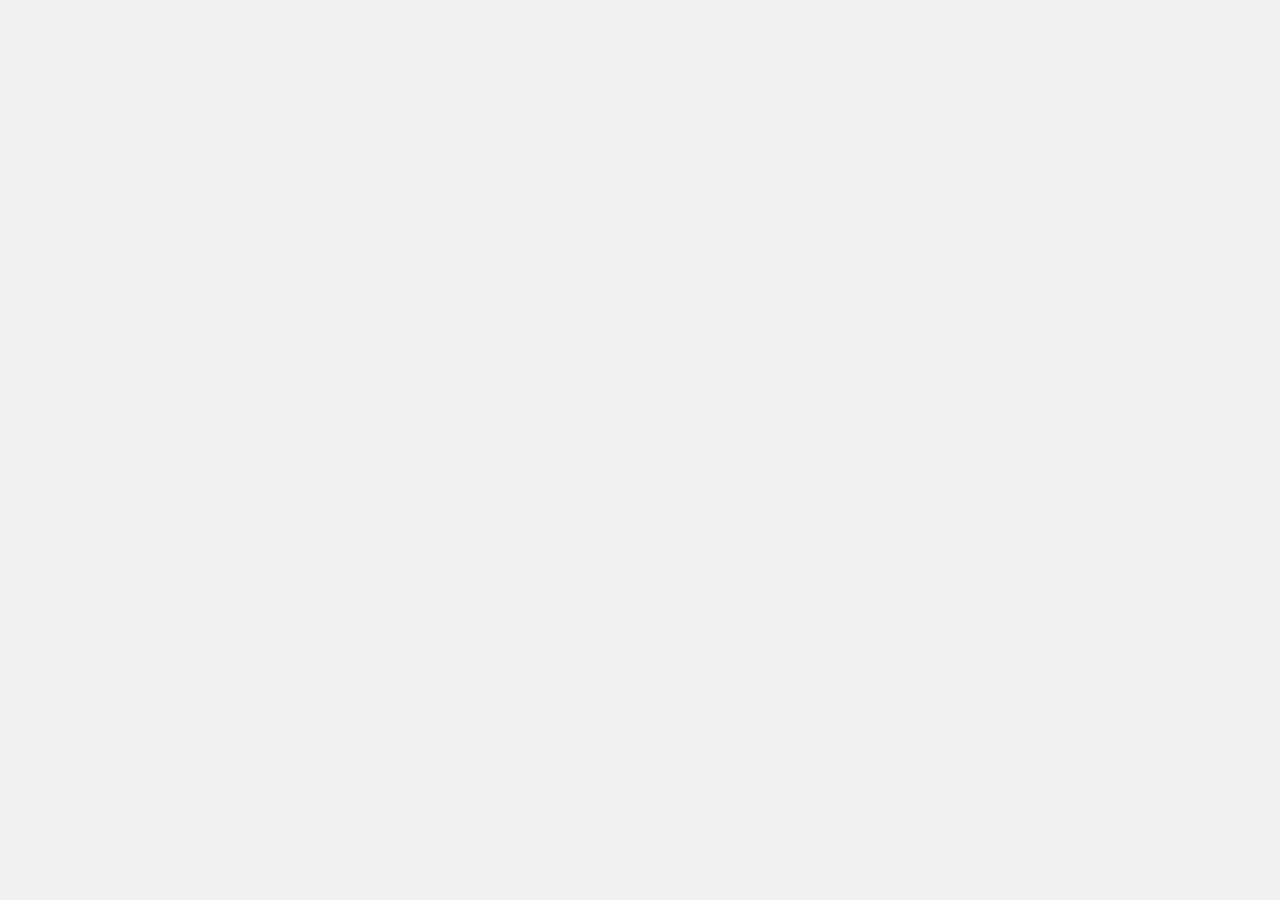
==== index.html @ 3cc2e083 "branch icon" ====
<!DOCTYPE html>
<html lang="en">
<head>
    <meta charset="UTF-8">
    <meta name="viewport" content="width=device-width, initial-scale=1.0">
    <title>Document</title>
    <style>
        body {
            background-color: #f0f0f0;
        }
    </style>
</head>
<body>
    
</body>
</html>
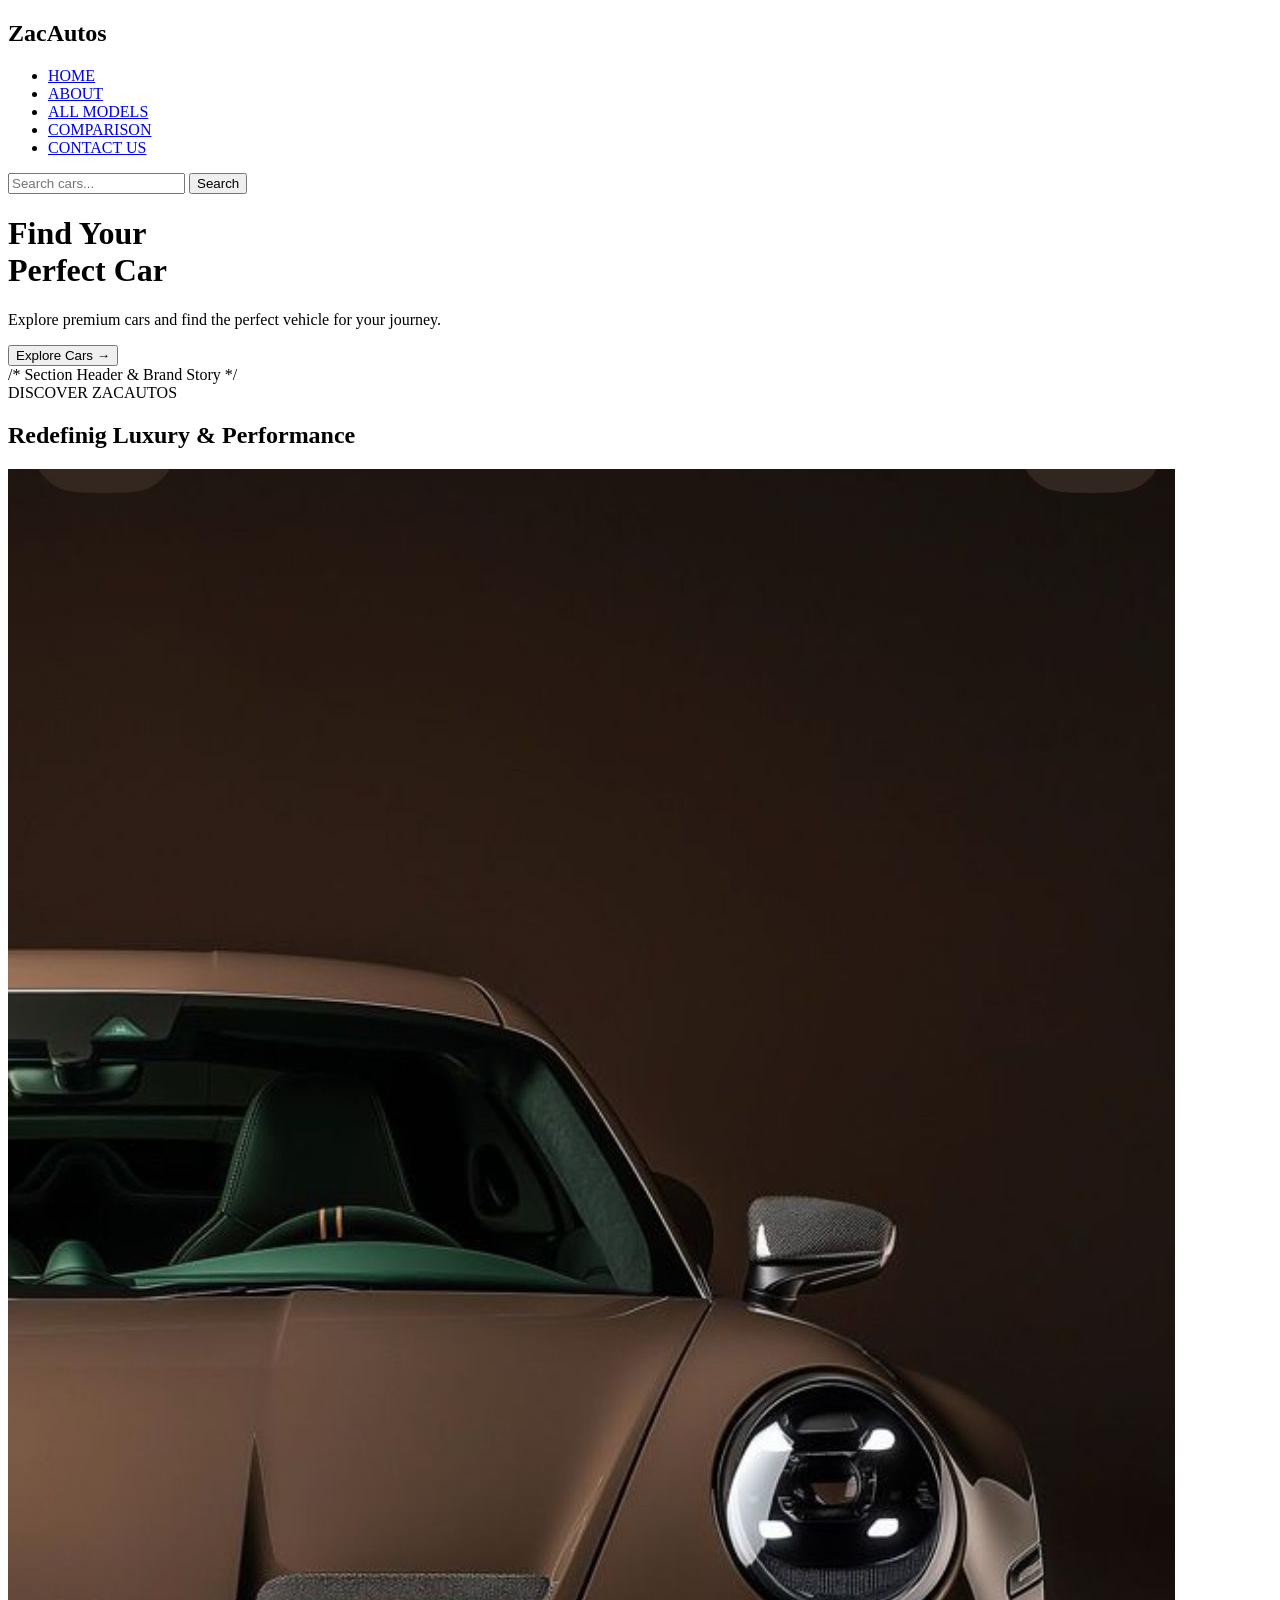
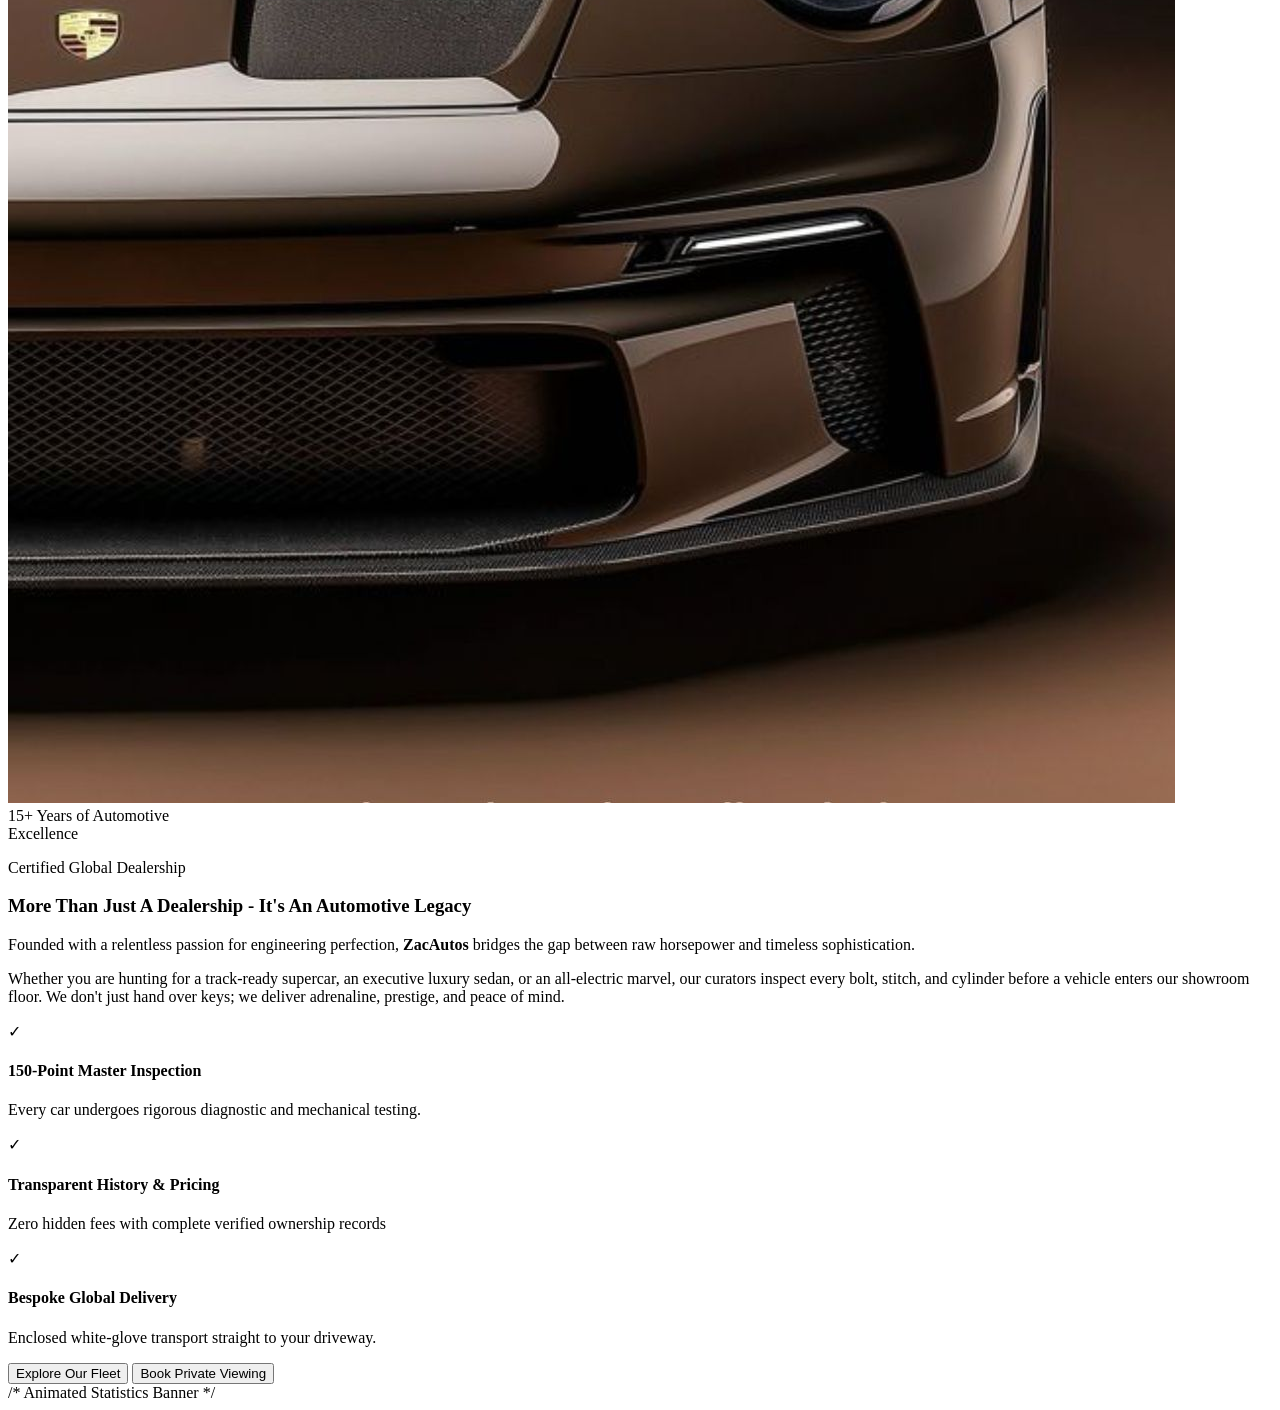
==== commit 7fc42965: "feat : Add About section and update home page" ====
--- a/index.html
+++ b/index.html
@@ -3,14 +3,125 @@
 <head>
     <meta charset="UTF-8">
     <meta name="viewport" content="width=device-width, initial-scale=1.0">
-    <title>Document</title>
-    <style>
-        body {
-            background-color: #f0f0f0;
-        }
-    </style>
+    <title>ZacAutos</title>
+    <link rel="stylesheet" href="style.css">
+
 </head>
 <body>
-    
+    <div class="main">
+        <div class="navbar">
+            <div class="icon">
+                <h2 class="logo">ZacAutos</h2>
+            </div>
+            <div class="menu">
+                <ul>
+                    <li><a href="#">HOME</a></li>
+                    <li><a href="#">ABOUT</a></li>
+                    <li><a href="#">ALL MODELS</a></li>
+                    <li><a href="#">COMPARISON</a></li>
+                    <li><a href="#">CONTACT US</a></li>
+                </ul>
+            </div>
+            <div class="search">
+                <input type="text" placeholder="Search cars...">
+                <button>Search</button>
+            </div>
+        </div>
+
+        <div class="hero-text">
+            <h1>Find Your<br>Perfect Car</h1>
+            <p>Explore premium cars and find the perfect vehicle for your journey.  
+            </p>
+            <button class="explore-btn">
+                <span>Explore Cars</span>
+                <span class="arrow">→</span>
+            </button>
+        </div>
+    </div>
+
+
+
+
+
+
+
+
+    <section class="about-section" id="about">
+       
+        <div class="bg-orb orb-1"></div>
+        <div class="bg-orb orb-2"></div>
+        
+        
+        /* Section Header & Brand Story */
+        
+        <div class="about-container">
+            <div class="about-header">
+                <span class="sub-tag">DISCOVER ZACAUTOS</span>
+                <h2 class="section-title">Redefinig Luxury & <span class="highlight">Performance</span></h2>
+                <div class="title-line"></div>
+            </div>
+            <div class="story-grid">
+                <div class="story-image-wrapper">
+                    <div class="image-frame">
+                        <img src="about-story-waper.jpg" alt="ZacAutos Ahowroom" class="main-about-image">
+                        <div class="image-overlay-gradient"></div>
+                    </div>
+                    <div class="experience-badge">
+                        <span class="years">15+</span>
+                        <span class="exp-text">Years of Automotive<br>Excellence</span>
+                    </div>
+                    <div class="floating-card">
+                        <span class="pulse-dot"></span>
+                        <p>Certified Global Dealership</p>
+                    </div>
+                </div>
+
+
+                <div class="story-content">
+                    <h3>More Than Just A Dealership - It's An Automotive Legacy</h3>
+                    <p class="lead-text">
+                        Founded with a relentless passion for engineering perfection, <strong>ZacAutos</strong> bridges the gap between raw horsepower and timeless sophistication.
+                    </p>
+                    <p class="body-text">
+                        Whether you are hunting for a track-ready supercar, an executive luxury sedan, or an all-electric marvel, our curators inspect every bolt, stitch, and cylinder before a vehicle enters our showroom floor. We don't just hand over keys; we deliver adrenaline, prestige, and peace of mind. 
+                    </p>
+                    <div class="feature-list">
+                        <div class="feature-item">
+                            <span class="chek-icon">✓</span>
+                            <div>
+                                <h4>150-Point Master Inspection</h4>
+                                <p>Every car undergoes rigorous diagnostic and mechanical testing.</p>
+                            </div>
+                        </div>
+                        <div class="feature-item">
+                            <span class="check-icon">✓</span>
+                            <div>
+                                <h4>Transparent History &  Pricing</h4>
+                                <p>Zero hidden fees with complete verified ownership records</p>
+                            </div>
+                        </div>
+                        <div class="feature-item">
+                            <span class="check-icon">✓</span>
+                            <div>
+                                <h4>Bespoke Global Delivery</h4>
+                                <p>Enclosed white-glove transport straight to your driveway.</p>
+                            </div>
+                        </div>
+                    </div>
+                    <div class="story-actions">
+                        <button class="btn-primary-red">Explore Our Fleet</button>
+                        <button class="btn-outline-light">Book Private Viewing</button>
+                    </div>
+                </div>
+            </div>
+        </div>
+
+        /* Animated Statistics Banner */
+
+
+
+
+        
+    </section>
 </body>
 </html>
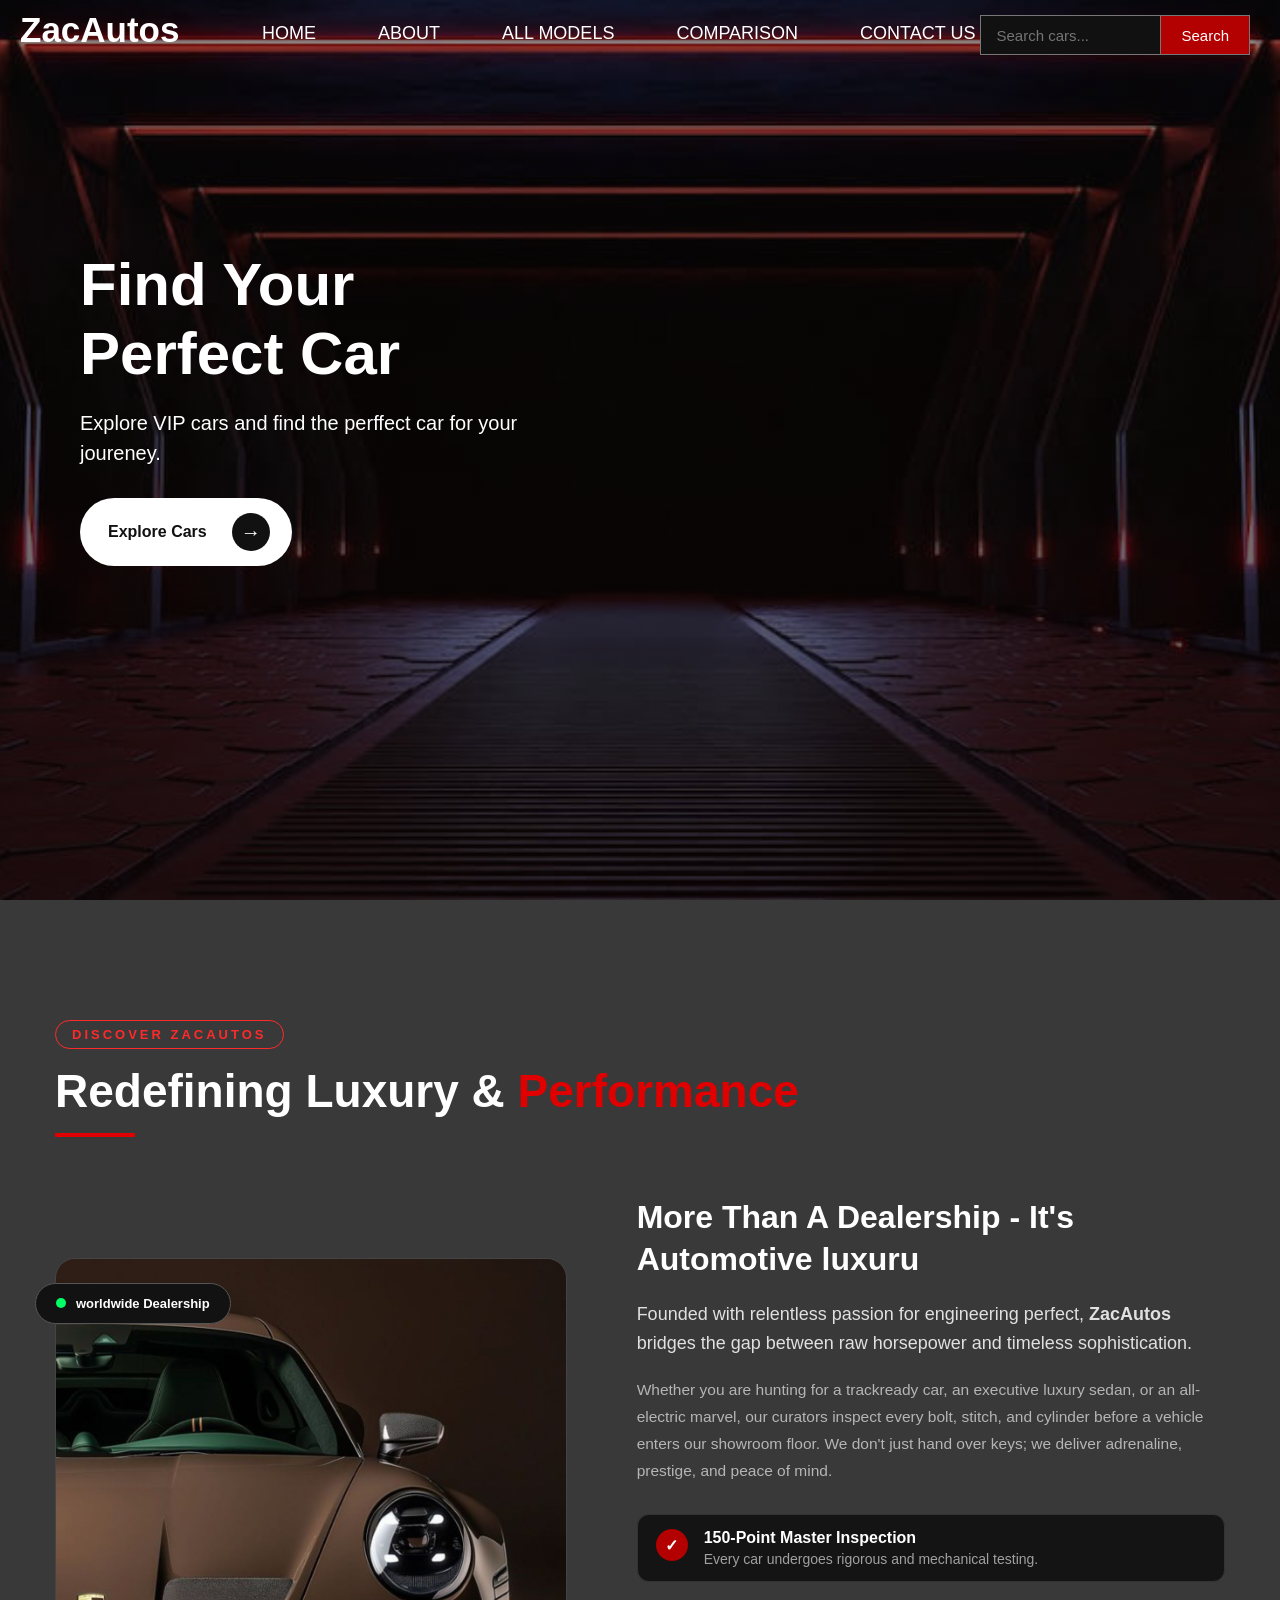
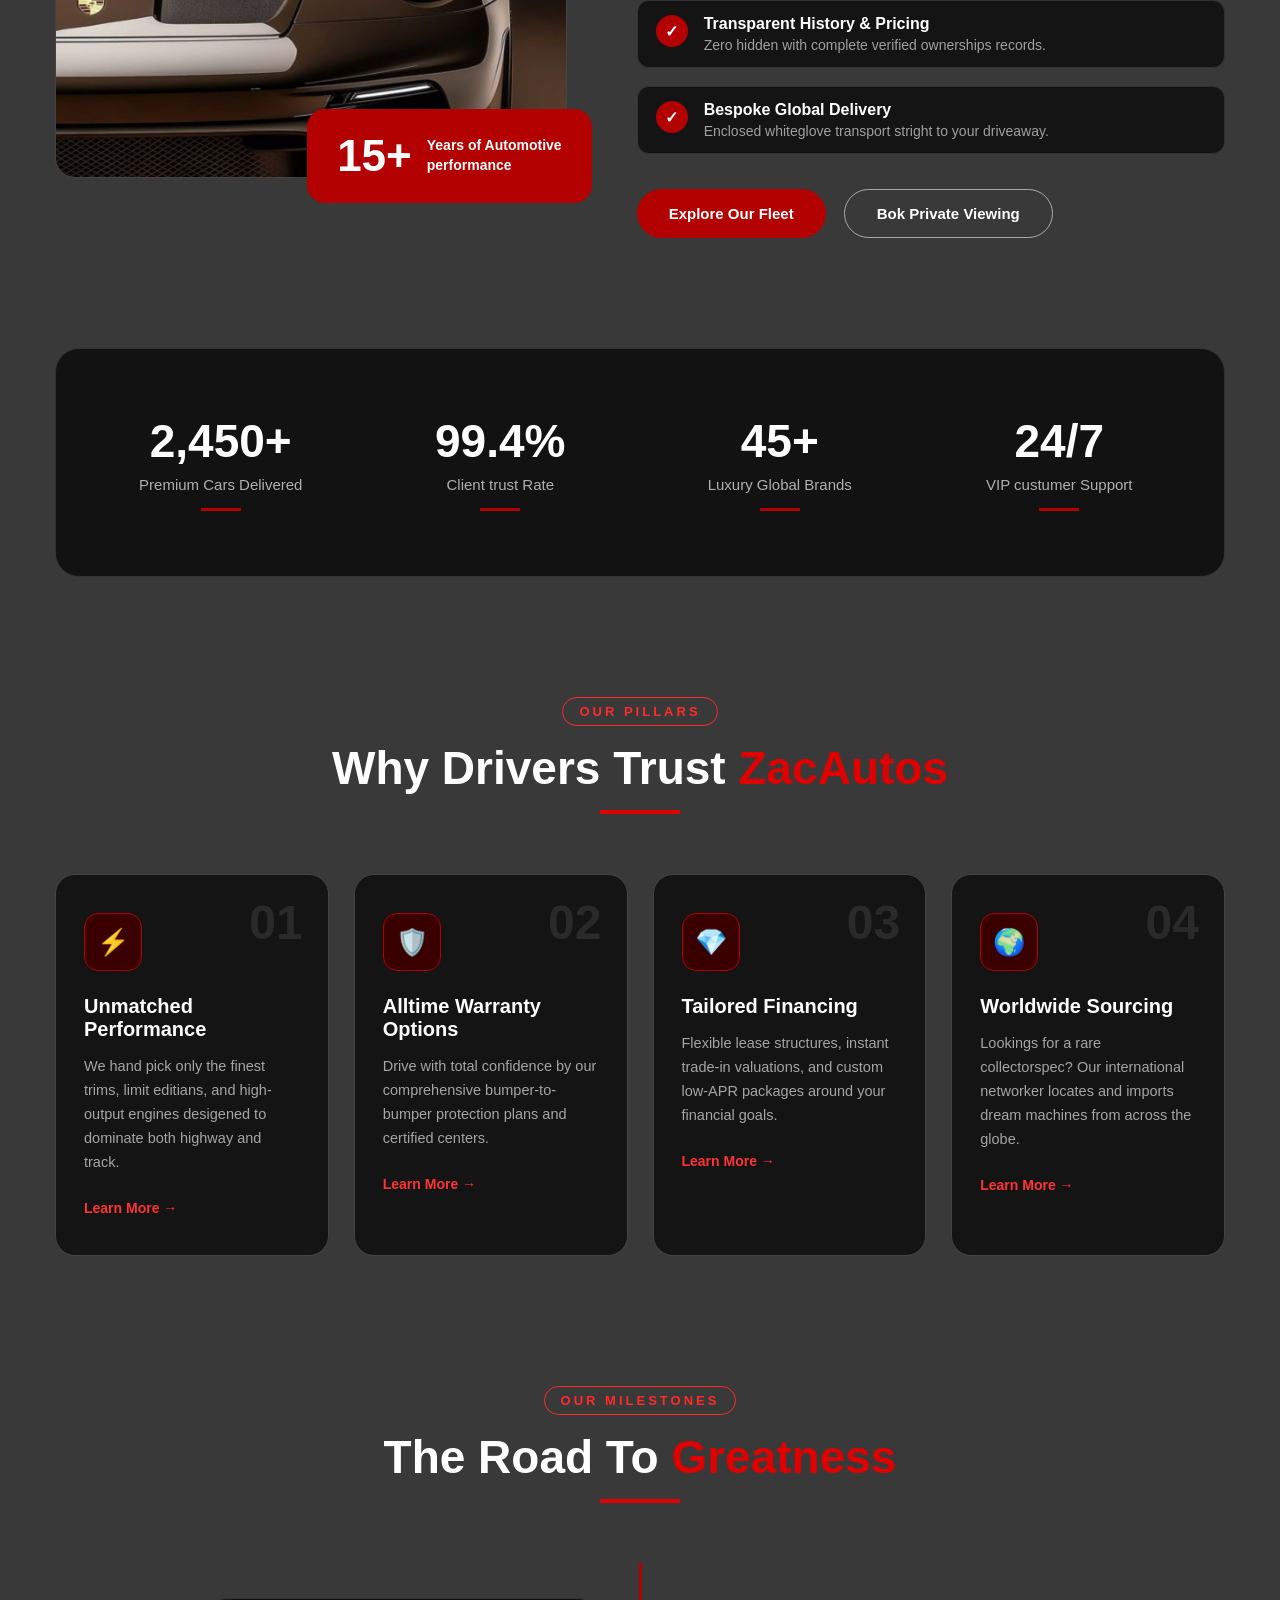
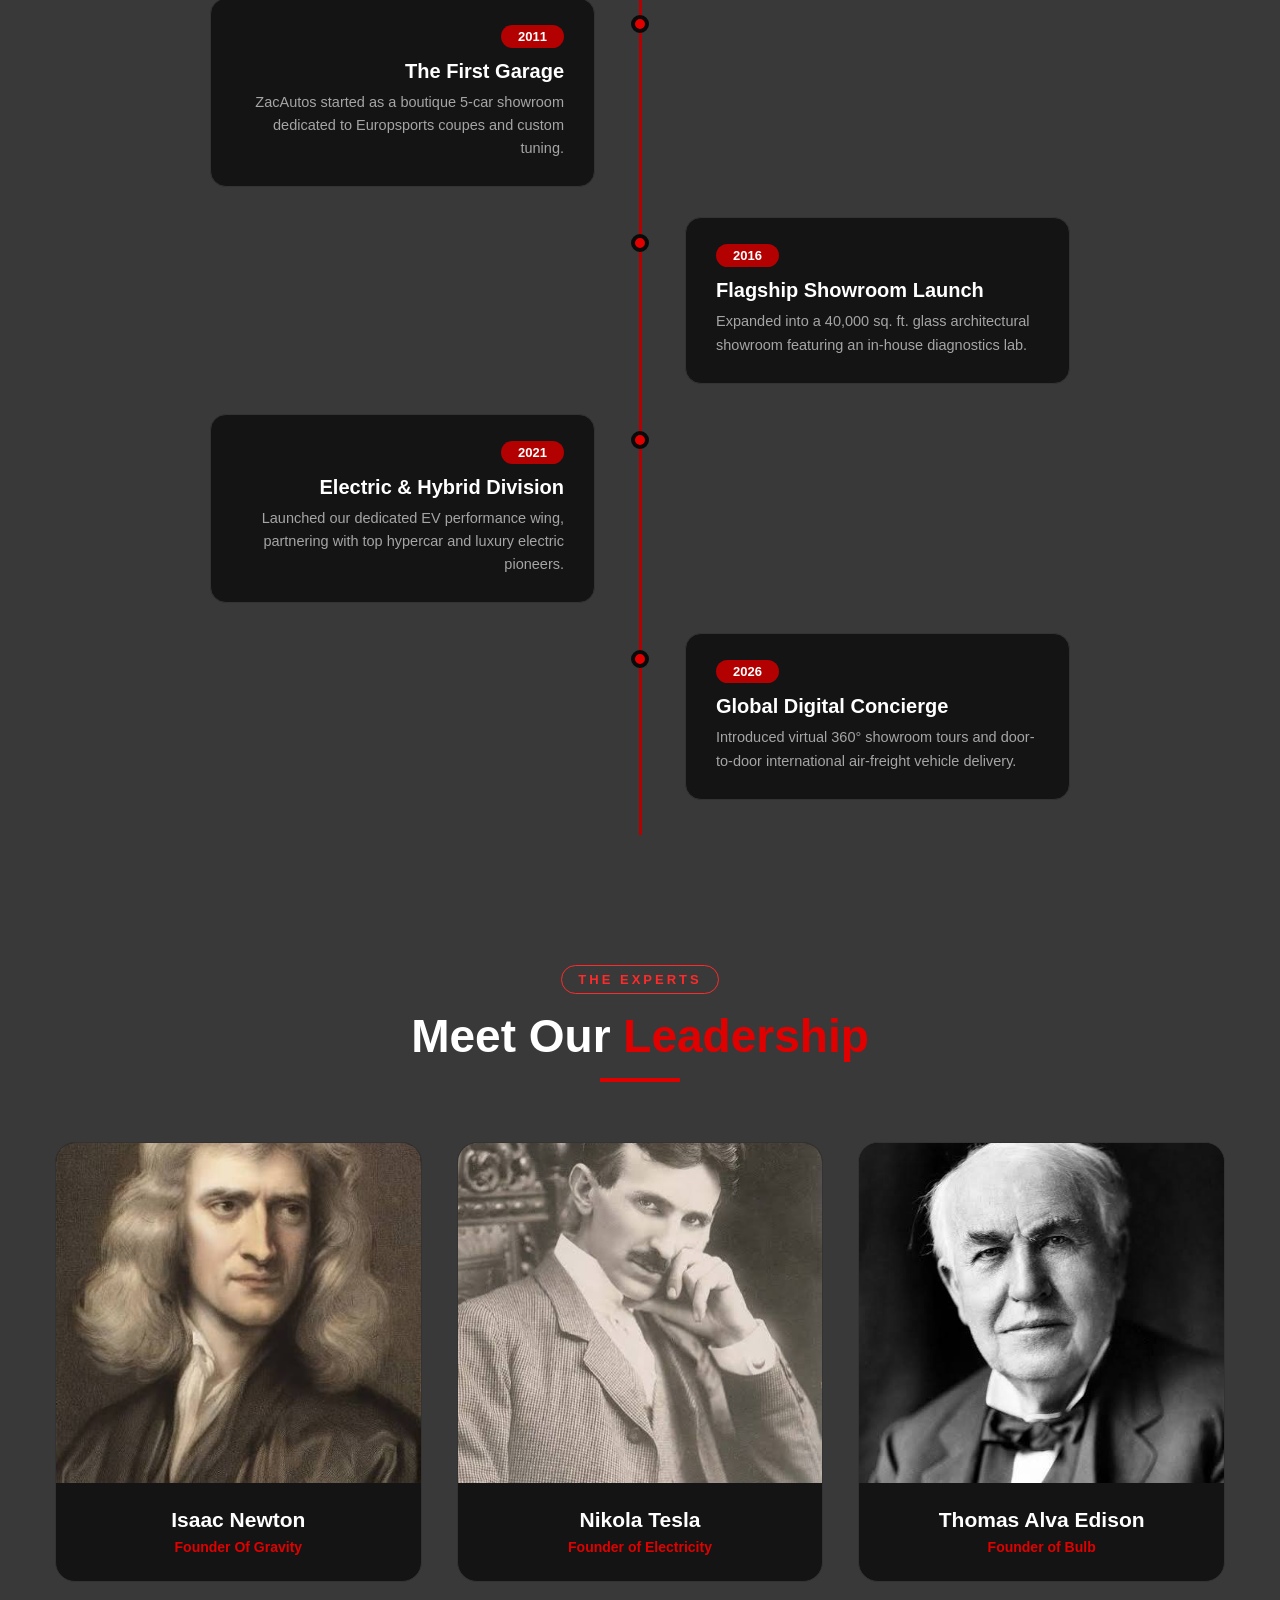
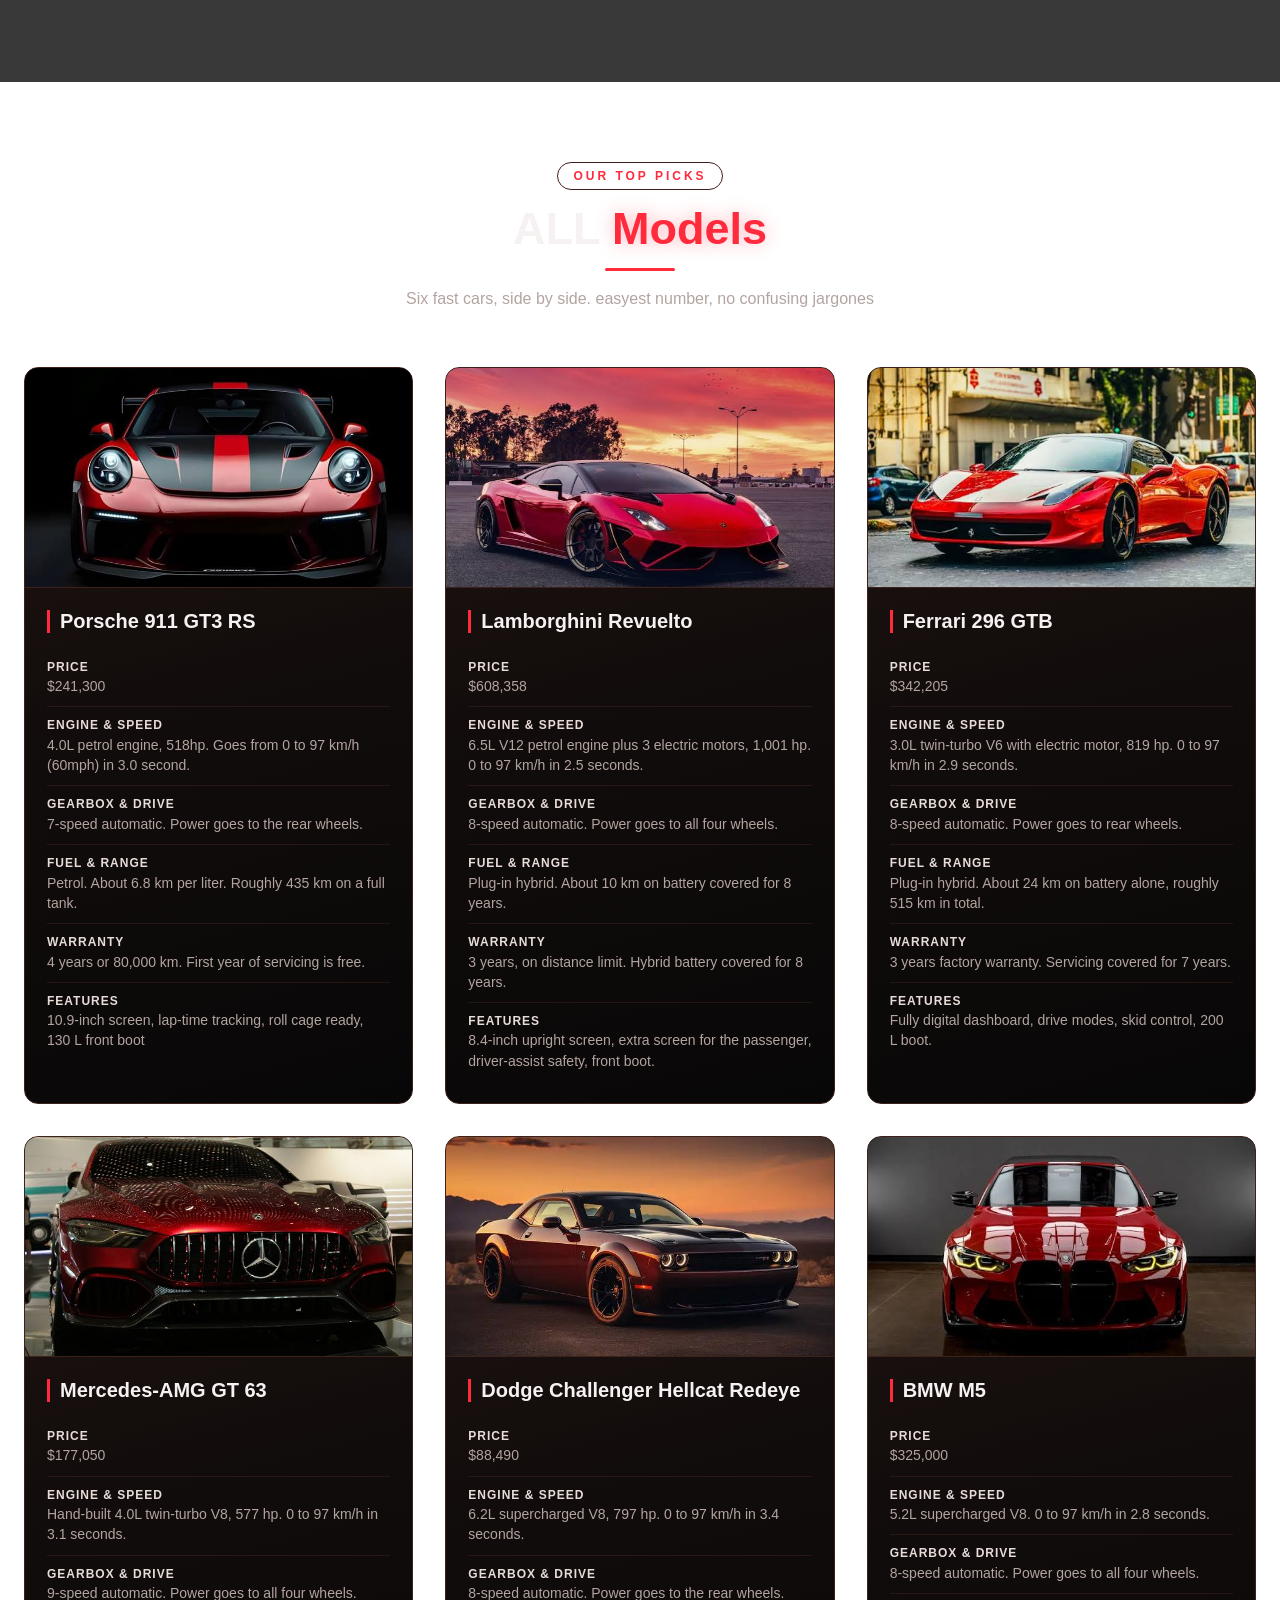
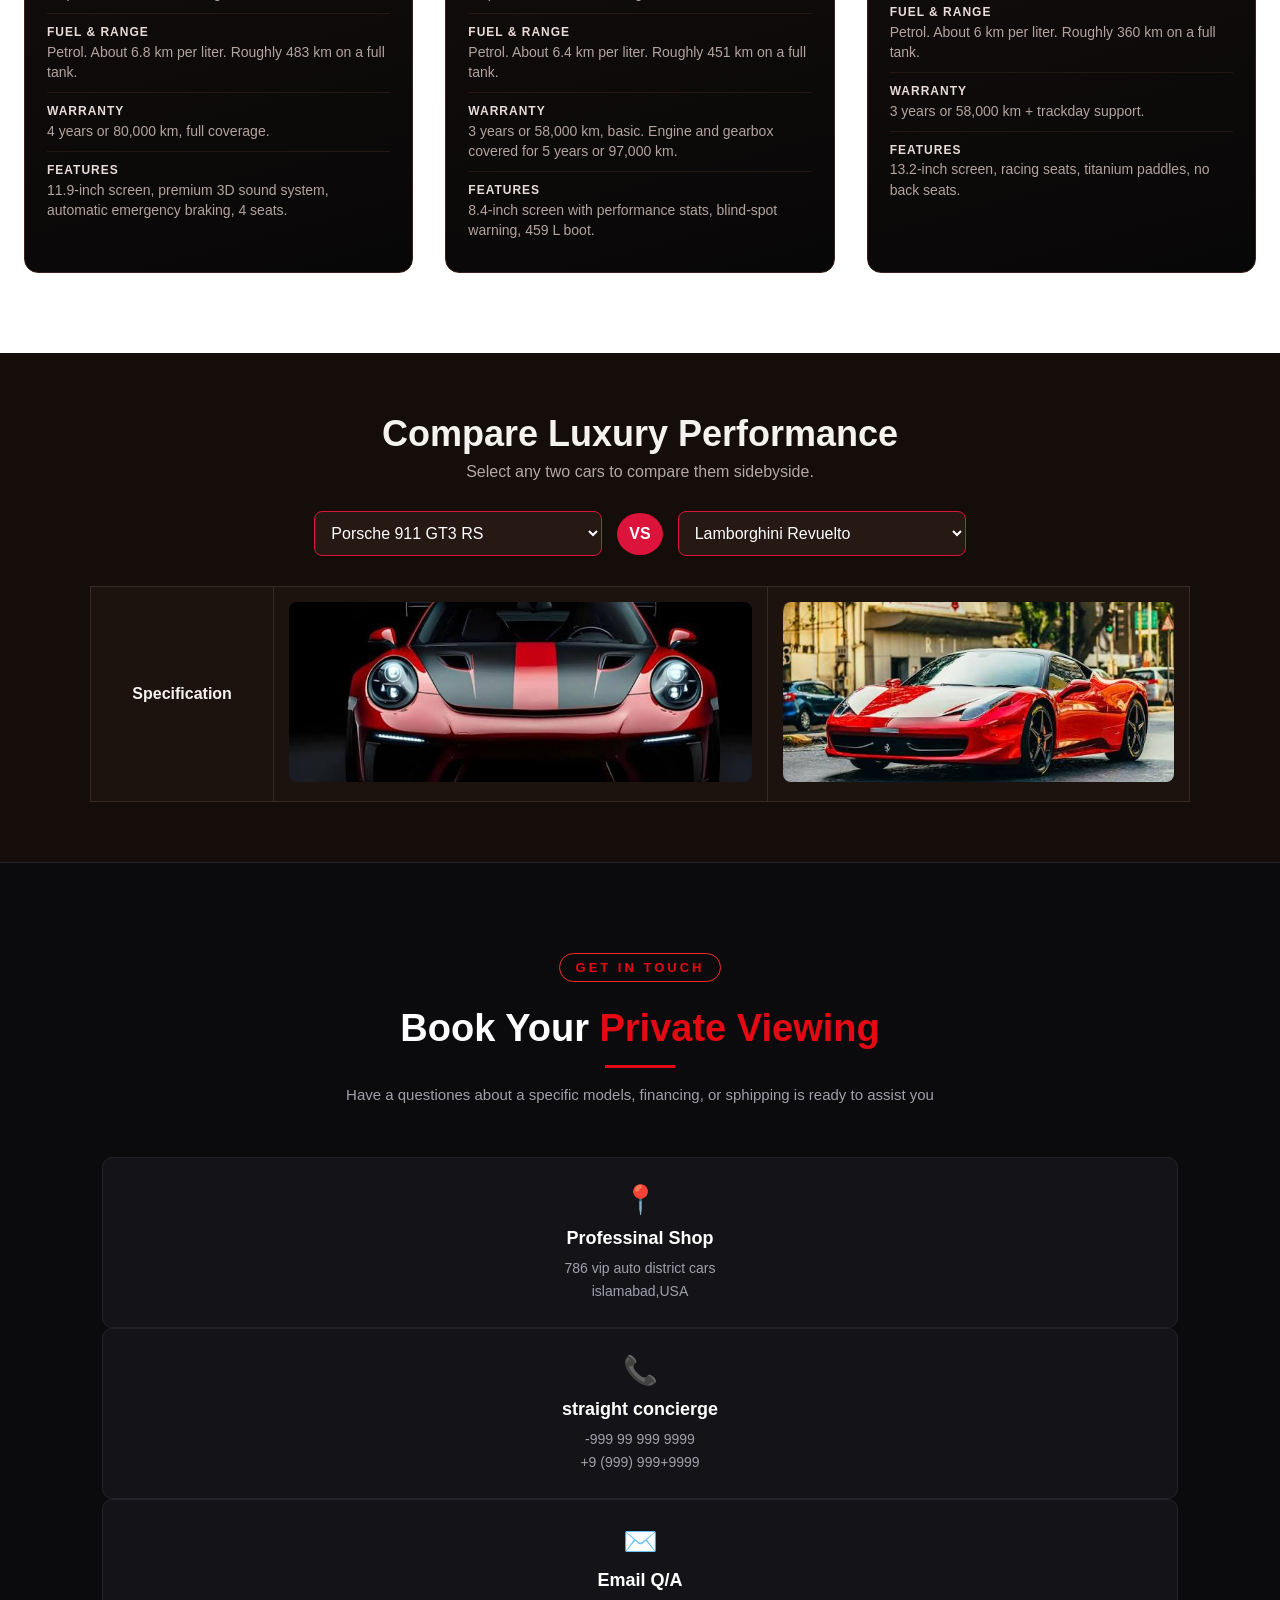
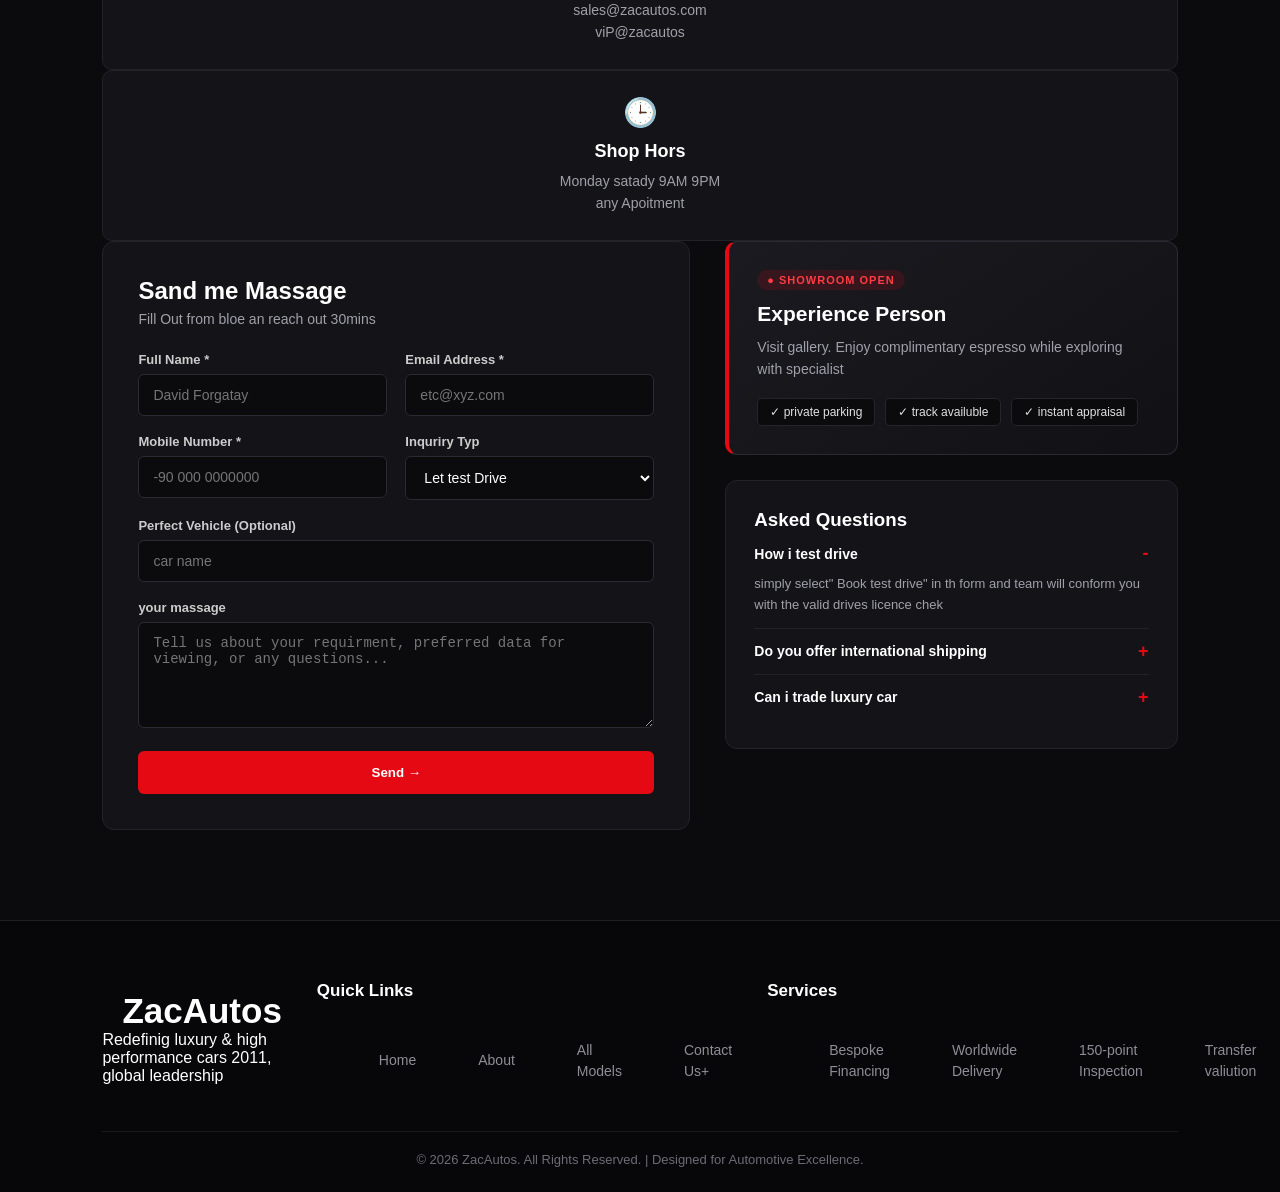
==== commit 808b3e89: "adjust all files" ====
--- a/index.html
+++ b/index.html
@@ -1,27 +1,24 @@
 <!DOCTYPE html>
 <html lang="en">
 <head>
-    <meta charset="UTF-8">
-    <meta name="viewport" content="width=device-width, initial-scale=1.0">
     <title>ZacAutos</title>
-    <link rel="stylesheet" href="style.css">
-
+    <link rel="stylesheet" href="Style.css">
 </head>
 <body>
-    <div class="main">
+    <div class="main" id="home">
         <div class="navbar">
             <div class="icon">
                 <h2 class="logo">ZacAutos</h2>
             </div>
             <div class="menu">
                 <ul>
-                    <li><a href="#">HOME</a></li>
-                    <li><a href="#">ABOUT</a></li>
-                    <li><a href="#">ALL MODELS</a></li>
-                    <li><a href="#">COMPARISON</a></li>
-                    <li><a href="#">CONTACT US</a></li>
+                    <li><a href="#home">HOME</a></li>
+                    <li><a href="#about">ABOUT</a></li>
+                    <li><a href="#models">ALL MODELS</a></li>
+                    <li><a href="#comparison">COMPARISON</a></li>
+                    <li><a href="#contact">CONTACT US</a></li>
                 </ul>
-            </div>
+            </div> 
             <div class="search">
                 <input type="text" placeholder="Search cars...">
                 <button>Search</button>
@@ -30,98 +27,533 @@
 
         <div class="hero-text">
             <h1>Find Your<br>Perfect Car</h1>
-            <p>Explore premium cars and find the perfect vehicle for your journey.  
-            </p>
-            <button class="explore-btn">
+            <p>Explore VIP cars and find the perffect car for your joureney.</p>
+            <button>
                 <span>Explore Cars</span>
                 <span class="arrow">→</span>
             </button>
         </div>
     </div>
 
-
-
-
-
-
-
-
     <section class="about-section" id="about">
-       
-        <div class="bg-orb orb-1"></div>
-        <div class="bg-orb orb-2"></div>
-        
-        
-        /* Section Header & Brand Story */
-        
         <div class="about-container">
             <div class="about-header">
                 <span class="sub-tag">DISCOVER ZACAUTOS</span>
-                <h2 class="section-title">Redefinig Luxury & <span class="highlight">Performance</span></h2>
+                <h2 class="section-title">Redefining Luxury &amp; <span class="highlight">Performance</span></h2>
                 <div class="title-line"></div>
             </div>
+
             <div class="story-grid">
                 <div class="story-image-wrapper">
                     <div class="image-frame">
-                        <img src="about-story-waper.jpg" alt="ZacAutos Ahowroom" class="main-about-image">
-                        <div class="image-overlay-gradient"></div>
+                        <img src="about-story-waper.jpg" alt="ZacAutos Showroom" class="main-about-image">
                     </div>
                     <div class="experience-badge">
                         <span class="years">15+</span>
-                        <span class="exp-text">Years of Automotive<br>Excellence</span>
+                        <span class="exp-text">Years of Automotive<br>performance</span>
                     </div>
                     <div class="floating-card">
                         <span class="pulse-dot"></span>
-                        <p>Certified Global Dealership</p>
-                    </div>
-                </div>
-
+                        <p>worldwide Dealership</p>
+                    </div>
+                </div>
 
                 <div class="story-content">
-                    <h3>More Than Just A Dealership - It's An Automotive Legacy</h3>
+                    <h3>More Than A Dealership - It's Automotive luxuru</h3>
                     <p class="lead-text">
-                        Founded with a relentless passion for engineering perfection, <strong>ZacAutos</strong> bridges the gap between raw horsepower and timeless sophistication.
+                        Founded with relentless passion for engineering perfect, <strong>ZacAutos</strong> bridges the gap between raw horsepower and timeless sophistication.
                     </p>
                     <p class="body-text">
-                        Whether you are hunting for a track-ready supercar, an executive luxury sedan, or an all-electric marvel, our curators inspect every bolt, stitch, and cylinder before a vehicle enters our showroom floor. We don't just hand over keys; we deliver adrenaline, prestige, and peace of mind. 
+                        Whether you are hunting for a trackready car, an executive luxury sedan, or an all-electric marvel, our curators inspect every bolt, stitch, and cylinder before a vehicle enters our showroom floor. We don't just hand over keys; we deliver adrenaline, prestige, and peace of mind.
                     </p>
                     <div class="feature-list">
                         <div class="feature-item">
-                            <span class="chek-icon">✓</span>
+                            <span class="check-icon">✓</span>
                             <div>
                                 <h4>150-Point Master Inspection</h4>
-                                <p>Every car undergoes rigorous diagnostic and mechanical testing.</p>
+                                <p>Every car undergoes rigorous and mechanical testing.</p>
                             </div>
                         </div>
                         <div class="feature-item">
                             <span class="check-icon">✓</span>
                             <div>
-                                <h4>Transparent History &  Pricing</h4>
-                                <p>Zero hidden fees with complete verified ownership records</p>
+                                <h4>Transparent History &amp; Pricing</h4>
+                                <p>Zero hidden with complete verified ownerships records.</p>
                             </div>
                         </div>
                         <div class="feature-item">
                             <span class="check-icon">✓</span>
                             <div>
                                 <h4>Bespoke Global Delivery</h4>
-                                <p>Enclosed white-glove transport straight to your driveway.</p>
+                                <p>Enclosed whiteglove transport stright to your driveaway.</p>
                             </div>
                         </div>
                     </div>
                     <div class="story-actions">
-                        <button class="btn-primary-red">Explore Our Fleet</button>
-                        <button class="btn-outline-light">Book Private Viewing</button>
-                    </div>
-                </div>
-            </div>
-        </div>
-
-        /* Animated Statistics Banner */
-
-
-
-
-        
+                        <button class="btn-red">Explore Our Fleet</button>
+                        <button class="btn-outline">Bok Private Viewing</button>
+                    </div>
+                </div>
+            </div>
+        </div>
+
+        <div class="stats-banner">
+            <div class="stat-box">
+                <h3 class="stat-number">2,450+</h3>
+                <p class="stat-label">Premium Cars Delivered</p>
+                <div class="stat-bar"></div>
+            </div>
+            <div class="stat-box">
+                <h3 class="stat-number">99.4%</h3>
+                <p class="stat-label">Client trust Rate</p>
+                <div class="stat-bar"></div>
+            </div>
+            <div class="stat-box">
+                <h3 class="stat-number">45+</h3>
+                <p class="stat-label">Luxury Global Brands</p>
+                <div class="stat-bar"></div>
+            </div>
+            <div class="stat-box">
+                <h3 class="stat-number">24/7</h3>
+                <p class="stat-label">VIP custumer Support</p>
+                <div class="stat-bar"></div>
+            </div>
+        </div>
+
+        <div class="values-container">
+            <div class="about-header center-header">
+                <span class="sub-tag">OUR PILLARS</span>
+                <h2 class="section-title">Why Drivers Trust <span class="highlight">ZacAutos</span></h2>
+                <div class="title-line"></div>
+            </div>
+            <div class="values-grid">
+                <div class="value-card">
+                    <div class="card-number">01</div>
+                    <div class="card-icon">⚡</div>
+                    <h3>Unmatched Performance</h3>
+                    <p>We hand pick only the finest trims, limit editians, and high-output engines desigened to dominate both highway and track.</p>
+                    <a href="#" class="card-link">Learn More →</a>
+                </div>
+                <div class="value-card">
+                    <div class="card-number">02</div>
+                    <div class="card-icon">🛡️</div>
+                    <h3>Alltime Warranty Options</h3>
+                    <p>Drive with total confidence by our comprehensive bumper-to-bumper protection plans and certified centers.</p>
+                    <a href="#" class="card-link">Learn More →</a>
+                </div>
+                <div class="value-card">
+                    <div class="card-number">03</div>
+                    <div class="card-icon">💎</div>
+                    <h3>Tailored Financing</h3>
+                    <p>Flexible lease structures, instant trade-in valuations, and custom low-APR packages around your financial goals.</p>
+                    <a href="#" class="card-link">Learn More →</a>
+                </div>
+                <div class="value-card">
+                    <div class="card-number">04</div>
+                    <div class="card-icon">🌍</div>
+                    <h3>Worldwide Sourcing</h3>
+                    <p>Lookings for a rare collectorspec? Our international networker locates and imports dream machines from across the globe.</p>
+                    <a href="#" class="card-link">Learn More →</a>
+                </div>
+            </div>
+        </div>
+
+        <div class="timeline-container">
+            <div class="about-header center-header">
+                <span class="sub-tag">OUR MILESTONES</span>
+                <h2 class="section-title">The Road To <span class="highlight">Greatness</span></h2>
+                <div class="title-line"></div>
+            </div>
+            <div class="timeline">
+                <div class="timeline-item left">
+                    <div class="timeline-dot"></div>
+                    <div class="timeline-content">
+                        <span class="year-pill">2011</span>
+                        <h4>The First Garage</h4>
+                        <p>ZacAutos started as a boutique 5-car showroom dedicated to Europsports coupes and custom tuning.</p>
+                    </div>
+                </div>
+                <div class="timeline-item right">
+                    <div class="timeline-dot"></div>
+                    <div class="timeline-content">
+                        <span class="year-pill">2016</span>
+                        <h4>Flagship Showroom Launch</h4>
+                        <p>Expanded into a 40,000 sq. ft. glass architectural showroom featuring an in-house diagnostics lab.</p>
+                    </div>
+                </div>
+                <div class="timeline-item left">
+                    <div class="timeline-dot"></div>
+                    <div class="timeline-content">
+                        <span class="year-pill">2021</span>
+                        <h4>Electric &amp; Hybrid Division</h4>
+                        <p>Launched our dedicated EV performance wing, partnering with top hypercar and luxury electric pioneers.</p>
+                    </div>
+                </div>
+                <div class="timeline-item right">
+                    <div class="timeline-dot"></div>
+                    <div class="timeline-content">
+                        <span class="year-pill">2026</span>
+                        <h4>Global Digital Concierge</h4>
+                        <p>Introduced virtual 360° showroom tours and door-to-door international air-freight vehicle delivery.</p>
+                    </div>
+                </div>
+            </div>
+        </div>
+
+        <div class="team-container">
+            <div class="about-header center-header">
+                <span class="sub-tag">THE EXPERTS</span>
+                <h2 class="section-title">Meet Our <span class="highlight">Leadership</span></h2>
+                <div class="title-line"></div>
+            </div>
+            <div class="team-grid">
+                <div class="team-card">
+                    <div class="team-img-box">
+                        <img src="firest.jpg" alt="Isaac Newton">
+                        <div class="social-overlay">
+                            <a href="#">IN</a>
+                            <a href="#">X</a>
+                            <a href="#">IG</a>
+                        </div>
+                    </div>
+                    <div class="team-info">
+                        <h4>Isaac Newton</h4>
+                        <span>Founder Of Gravity</span>
+                    </div>
+                </div>
+                <div class="team-card">
+                    <div class="team-img-box">
+                        <img src="Second.jpg" alt="Nikola Tesla">
+                        <div class="social-overlay">
+                            <a href="#">IN</a>
+                            <a href="#">X</a>
+                            <a href="#">IG</a>
+                        </div>
+                    </div>
+                    <div class="team-info">
+                        <h4>Nikola Tesla</h4>
+                        <span>Founder of Electricity</span>
+                    </div>
+                </div>
+                <div class="team-card">
+                    <div class="team-img-box">
+                        <img src="Thired.jpg" alt="Thomas Alva Edison">
+                        <div class="social-overlay">
+                            <a href="#">IN</a>
+                            <a href="#">X</a>
+                            <a href="#">IG</a>
+                        </div>
+                    </div>
+                    <div class="team-info">
+                        <h4>Thomas Alva Edison</h4>
+                        <span>Founder of Bulb</span>
+                    </div>
+                </div>
+            </div>
+        </div>
     </section>
+    <section class="models" id="models">
+        <div class="wrap">
+            <div class="heading">
+                <span class="tag">OUR TOP PICKS</span>
+                <h2>ALL <span>Models</span></h2>
+                <div class="line"></div>
+                <p>Six fast cars, side by side. easyest number, no confusing jargones</p>
+            </div>
+            <div class="grid" id="grid"></div>
+        </div>
+    </section>
+    <div class="popup" id="popup">
+        <div class="popup-box">
+            <button class="close" id="closeBtn" aria-label="Close">&times;</button>
+            <img id="popupImg" src="" alt="">
+            <div class="popup-footer">
+                <h4 id="popupTitle"></h4>
+                <a id="popupDownload" class="btn red" href="" download>Download Image</a>
+            </div>
+        </div>
+    </div>
+    <section class="cmp-section" id="comparison">
+        <div class="cmp-box">
+            <h2>Compare Luxury Performance</h2>
+            <p>Select any two cars to compare them sidebyside.</p>
+
+            <div class="cmp-select-row">
+                <select id="car1-select"></select>
+                <span class="cmp-vs">VS</span>
+                <select id="car2-select"></select>
+            </div>
+
+            <table class="cmp-table">
+                <thead>
+                    <tr>
+                        <th>Specification</th>
+                        <th><img id="car1-img" src="Porsche.jpg" alt=""><h3 id="car1-name"></h3></th>
+                        <th><img id="car2-img" src="ferrari.jpg" alt=""><h3 id="car2-name"></h3></th>
+                    </tr>
+                </thead>
+                <tbody id="cmp-body"></tbody>
+            </table>
+        </div>
+    </section> 
+    <section class="contact-section" id="contact">
+        <div class="contact-container">
+
+            <div class="contact-header">
+                <span class="sub-tag">GET IN TOUCH</span>
+                <h2 class="section-title">Book Your <span class="highlight">Private Viewing</span></h2>
+                <div class="title-line"></div>
+                <p class="contact-subtitle">Have a questiones about a specific models, financing, or sphipping is ready to assist you</p>
+            </div>
+
+            <div class="contact-cards">
+                <div class="c-card">
+                    <div class="c-icon">📍</div>
+                    <h4>Professinal Shop</h4>
+                    <p>786 vip auto district cars<br>islamabad,USA</p>
+                </div>
+                <div class="c-card">
+                    <div class="c-icon">📞</div>
+                    <h4>straight concierge</h4>
+                    <p>-999 99 999 9999<br>+9 (999) 999+9999</p>
+                </div>
+                <div class="c-card">
+                    <div class="c-icon">✉️</div>
+                    <h4>Email Q/A</h4>
+                    <p>sales@zacautos.com<br>viP@zacautos</p>
+                </div>
+                <div class="c-card">
+                    <div class="c-icon">🕒</div>
+                    <h4>Shop Hors</h4>
+                    <p>Monday satady 9AM 9PM<br> any Apoitment</p>
+                </div>
+            </div>
+
+            <div class="contact-main-grid">
+
+                <div class="contact-form-box">
+                    <h3>Sand me Massage</h3>
+                    <p>Fill Out from bloe an reach out 30mins</p>
+
+                    <form action="#" method="POST" class="zac-form">
+                        <div class="form-row">
+                            <div class="input-group">
+                                <label>Full Name *</label>
+                                <input type="text" placeholder="David Forgatay" required>
+                            </div>
+                            <div class="input-group">
+                                <label>Email Address *</label>
+                                <input type="email" placeholder="etc@xyz.com" required>
+                            </div>
+                        </div>
+                        <div class="form-row">
+                            <div class="input-group">
+                                <label>Mobile Number *</label>
+                                <input type="tel" placeholder="-90 000 0000000" required>
+                            </div>
+                            <div class="input-group">
+                                <label>Inquriry Typ</label>
+                                <select>
+                                    <option value="test-drive">Let test Drive</option>
+                                    <option value="buy">Purchease / price Q/A</option>
+                                    <option value="trade-in">Sell / Trade my Car</option>
+                                    <option value="finance">Clint Pricing</option>
+                                    <option value="delivry">World wid shiping</option>
+                                </select>
+                            </div>
+                        </div>
+                        <div class="input-group">
+                            <label>Perfect Vehicle (Optional)</label>
+                            <input type="text" placeholder="car name ">
+                        </div>
+                        <div class="input-group">
+                            <label>your massage</label>
+                            <textarea rows="5" placeholder="Tell us about your requirment, preferred data for viewing, or any questions..." required></textarea>
+                        </div>
+                        <button type="submit" class="submit-btn">Send →</button>
+                    </form>
+                </div>
+                <div class="contact-side-panel">
+                    <div class="showroom-box">
+                        <span class="badge-live">● SHOWROOM OPEN</span>
+                        <h3>Experience Person</h3>
+                        <p>Visit gallery. Enjoy complimentary espresso while exploring with specialist</p>
+                        <div class="showroom-perks">
+                            <span>✓ private parking</span>
+                            <span>✓ track availuble</span>
+                            <span>✓ instant appraisal</span>
+                        </div>
+                    </div>
+
+                    <div class="faq-box">
+                        <h3>Asked Questions</h3>
+
+                        <details class="faq-item" open>
+                            <summary>How i test drive</summary>
+                            <p>simply select" Book test drive" in th form and team will conform you with the valid drives licence chek</p>
+                        </details>
+
+                        <details class="faq-item">
+                            <summary>Do you offer international shipping</summary>
+                            <p>Yes, door-to-door delivery worldwide with full transit insurance.</p>
+                        </details>
+
+                        <details class="faq-item">
+                            <summary>Can i trade luxury car</summary>
+                            <p>Absulutly bring your car share it details in form for a same-day market valuation.</p>
+                        </details>
+                    </div>
+                </div>
+            </div>
+        </div>
+    </section>
+
+    <footer class="zac-footer">
+        <div class="footer-container">
+            <div class="footrt-col">
+                <h2 class="logo">ZacAutos</h2>
+                <p>Redefinig luxury & high performance cars 2011, global leadership</p>
+            </div>
+            <div class="footer-col">
+                <h4>Quick Links</h4>
+                <ul>
+                    <li><a href="#">Home</a></li>
+                    <li><a href="#">About</a></li>
+                    <li><a href="#">All Models</a></li>
+                    <li><a href="#">Contact Us+</a></li>
+                </ul>
+            </div>
+            <div class="footer-col">
+                <h4>Services</h4>
+                <ul>
+                    <li><a href="#contact">Bespoke Financing</a></li>
+                    <li><a href="#contact">Worldwide Delivery</a></li>
+                    <li><a href="#contact">150-point Inspection</a></li>
+                    <li><a href="#contact">Transfer valiution</a></li>
+                </ul>
+            </div>
+            <div class="footer-col">
+                <h4>Newsletter</h4>
+                <p>Get notify rare model in showroom.</p>
+                <div class="newsletter-box">
+                    <input type="email" placeholder="Enter your mail">
+                    <button>join</button>
+                </div>
+            </div>
+        </div>
+        <div class="footer-bottom">
+            <p>&copy; 2026 ZacAutos. All Rights Reserved. | Designed for Automotive Excellence.</p>
+        </div>
+    </footer>
+    <script src="Function.js" defer></script>
 </body>
-</html>+</html>
+
+
+
+
+
+
+
+
+
+
+
+
+
+
+
+
+
+
+
+
+
+
+
+
+
+
+
+
+
+
+
+
+
+
+
+
+
+
+
+
+
+
+
+
+
+
+
+
+
+
+
+
+
+
+
+
+
+
+
+
+
+
+
+
+
+
+
+
+
+
+
+
+
+
+
+
+
+
+
+
+
+
+
+
+
+
+
+
+
+
+
+
+
+
+
+
+
+
+
+
+
+
+
+
+
+
+
+
+
--- a/Style.css
+++ b/Style.css
@@ -0,0 +1,1344 @@
+* {
+    margin: 0;
+    padding: 0;
+    box-sizing: border-box;
+}
+
+body {
+    font-family: 'Segoe UI', Arial, sans-serif;
+    background-image: linear-gradient(rgba(8, 8, 8, 0.45), rgba(15, 5, 5, 0.65)), url(MAIN-background.jpg);
+    background-size: cover;
+    background-position: center;
+    background-repeat: no-repeat;
+    background-attachment: fixed;
+    color: white;
+    overflow-x: hidden;
+}
+
+.main {
+    width: 100%;
+    height: 100vh;
+    position: relative;
+}
+
+.navbar {
+    width: 100%;
+    height: 75px;
+    position: fixed;
+    top: 0;
+    left: 0;
+    z-index: 1000;
+}
+
+.icon {
+    width: 200px;
+    height: 75px;
+    float: left;
+}
+
+.logo {
+    color: white;
+    font-size: 35px;
+    font-family: arial;
+    padding-left: 20px;
+    padding-top: 10px;
+    float: left;
+}
+
+.menu {
+    float: left;
+    height: 70px;
+}
+
+ul {
+    float: left;
+    display: flex;
+    justify-content: center;
+    align-items: center;
+}
+
+ul li {
+    list-style: none;
+    margin-left: 62px;
+    margin-top: 23px;
+    font-size: 18px;
+}
+
+ul li a {
+    text-decoration: none;
+    color: white;
+}
+
+.search {
+    float: right;
+    margin-top: 15px;
+    margin-right: 30px;
+    display: flex;
+    height: 40px;
+}
+
+.search input {
+    width: 180px;
+    height: 40px;
+    padding: 0 15px;
+    border: 1px solid #777;
+    border-right: none;
+    outline: none;
+    background: #111;
+    color: white;
+    font-size: 15px;
+}
+
+.search button {
+    height: 40px;
+    padding: 0 20px;
+    border: 1px solid #777;
+    background: #b30000;
+    color: white;
+    font-size: 15px;
+    cursor: pointer;
+}
+
+.search button:hover {
+    background: #e00000;
+}
+
+.hero-text {
+    position: absolute;
+    top: 250px;
+    left: 80px;
+    width: 500px;
+}
+
+.hero-text h1 {
+    font-size: 60px;
+    font-family: arial;
+    margin-bottom: 20px;
+}
+
+.hero-text p {
+    font-size: 20px;
+    line-height: 1.5;
+    margin-bottom: 30px;
+}
+
+.hero-text button {
+    display: flex;
+    align-items: center;
+    gap: 25px;
+    padding: 15px 22px 15px 28px;
+    background: white;
+    color: #111;
+    border: none;
+    border-radius: 50px;
+    font-size: 16px;
+    font-weight: bold;
+    cursor: pointer;
+}
+
+.arrow {
+    width: 38px;
+    height: 38px;
+    display: flex;
+    align-items: center;
+    justify-content: center;
+    background: #111;
+    color: white;
+    border-radius: 50%;
+    font-size: 20px;
+}
+
+.hero-text button:hover {
+    background: #830202;
+    color: white;
+}
+
+.about-section {
+    width: 100%;
+    padding: 120px 0 100px 0;
+    background: rgba(8, 8, 8, 0.8);
+}
+
+.about-container,
+.values-container,
+.timeline-container,
+.team-container {
+    max-width: 1250px;
+    margin: 0 auto;
+    padding: 0 40px;
+}
+
+.about-header {
+    margin-bottom: 60px;
+}
+
+.center-header {
+    text-align: center;
+}
+
+.sub-tag {
+    display: inline-block;
+    font-size: 13px;
+    font-weight: bold;
+    letter-spacing: 3px;
+    color: #ff2a2a;
+    border: 1px solid #ff2a2a;
+    padding: 6px 16px;
+    border-radius: 30px;
+    margin-bottom: 15px;
+}
+
+.section-title {
+    font-size: 46px;
+    margin-bottom: 15px;
+}
+
+.highlight {
+    color: #e00000;
+}
+
+.title-line {
+    width: 80px;
+    height: 4px;
+    background: #e00000;
+}
+
+.center-header .title-line {
+    margin: 0 auto;
+}
+
+.story-grid {
+    display: grid;
+    grid-template-columns: minmax(0, 1fr) minmax(0, 1.15fr);
+    gap: 70px;
+    align-items: center;
+    margin-bottom: 110px;
+}
+
+.story-image-wrapper {
+    position: relative;
+}
+
+.image-frame {
+    height: 520px;
+    border-radius: 20px;
+    overflow: hidden;
+    border: 1px solid #444;
+    background: #1a1a1a;
+}
+
+.main-about-image {
+    width: 100%;
+    height: 100%;
+    object-fit: cover;
+    display: block;
+}
+
+.experience-badge {
+    position: absolute;
+    bottom: -25px;
+    right: -25px;
+    background: #b30000;
+    padding: 25px 30px;
+    border-radius: 18px;
+    display: flex;
+    align-items: center;
+    gap: 15px;
+}
+
+.years {
+    font-size: 44px;
+    font-weight: bold;
+    line-height: 1;
+}
+
+.exp-text {
+    font-size: 14px;
+    font-weight: 600;
+    line-height: 1.4;
+}
+
+.floating-card {
+    position: absolute;
+    top: 25px;
+    left: -20px;
+    background: #121212;
+    padding: 12px 20px;
+    border-radius: 50px;
+    border: 1px solid #555;
+    display: flex;
+    align-items: center;
+    gap: 10px;
+}
+
+.pulse-dot {
+    width: 10px;
+    height: 10px;
+    background: #00ff66;
+    border-radius: 50%;
+}
+
+.floating-card p {
+    font-size: 13px;
+    font-weight: 600;
+}
+
+.story-content h3 {
+    font-size: 32px;
+    line-height: 1.3;
+    margin-bottom: 20px;
+}
+
+.lead-text {
+    font-size: 18px;
+    color: #e0e0e0;
+    line-height: 1.6;
+    margin-bottom: 18px;
+}
+
+.body-text {
+    font-size: 15.5px;
+    color: #b5b5b5;
+    line-height: 1.75;
+    margin-bottom: 30px;
+}
+
+.feature-list {
+    display: flex;
+    flex-direction: column;
+    gap: 18px;
+    margin-bottom: 35px;
+}
+
+.feature-item {
+    display: flex;
+    align-items: flex-start;
+    gap: 16px;
+    padding: 14px 18px;
+    background: #141414;
+    border-radius: 12px;
+    border: 1px solid #333;
+}
+
+.check-icon {
+    width: 32px;
+    height: 32px;
+    background: #b30000;
+    border-radius: 50%;
+    display: flex;
+    align-items: center;
+    justify-content: center;
+    font-weight: bold;
+    flex-shrink: 0;
+}
+
+.feature-item h4 {
+    font-size: 16px;
+    margin-bottom: 4px;
+}
+
+.feature-item p {
+    font-size: 14px;
+    color: #a0a0a0;
+}
+
+.story-actions {
+    display: flex;
+    gap: 18px;
+}
+
+.btn-red {
+    padding: 15px 32px;
+    background: #b30000;
+    color: white;
+    border: none;
+    border-radius: 50px;
+    font-size: 15px;
+    font-weight: bold;
+    cursor: pointer;
+}
+
+.btn-red:hover {
+    background: #e00000;
+}
+
+.btn-outline {
+    padding: 15px 32px;
+    background: transparent;
+    color: white;
+    border: 1px solid #aaa;
+    border-radius: 50px;
+    font-size: 15px;
+    font-weight: bold;
+    cursor: pointer;
+}
+
+.btn-outline:hover {
+    background: white;
+    color: #111;
+}
+
+.stats-banner {
+    max-width: 1170px;
+    margin: 0 auto 120px auto;
+    padding: 50px 40px;
+    background: #121212;
+    border-radius: 24px;
+    border: 1px solid #333;
+    display: grid;
+    grid-template-columns: repeat(4, 1fr);
+    gap: 30px;
+}
+
+.stat-box {
+    text-align: center;
+    padding: 15px;
+}
+
+.stat-number {
+    font-size: 46px;
+    font-weight: 900;
+    margin-bottom: 8px;
+}
+
+.stat-label {
+    font-size: 15px;
+    color: #b0b0b0;
+    margin-bottom: 15px;
+}
+
+.stat-bar {
+    width: 40px;
+    height: 3px;
+    background: #b30000;
+    margin: 0 auto;
+}
+
+.values-container {
+    margin-bottom: 130px;
+}
+
+.values-grid {
+    display: grid;
+    grid-template-columns: repeat(4, 1fr);
+    gap: 25px;
+}
+
+.value-card {
+    position: relative;
+    background: #141414;
+    border: 1px solid #444;
+    border-radius: 20px;
+    padding: 38px 28px;
+}
+
+.value-card:hover {
+    border-color: #e00000;
+}
+
+.card-number {
+    position: absolute;
+    top: 20px;
+    right: 25px;
+    font-size: 48px;
+    font-weight: 900;
+    color: #2a2a2a;
+}
+
+.card-icon {
+    width: 58px;
+    height: 58px;
+    background: #3a0000;
+    border: 1px solid #b30000;
+    border-radius: 14px;
+    display: flex;
+    align-items: center;
+    justify-content: center;
+    font-size: 26px;
+    margin-bottom: 24px;
+}
+
+.value-card h3 {
+    font-size: 20px;
+    margin-bottom: 14px;
+}
+
+.value-card p {
+    font-size: 14.5px;
+    color: #a5a5a5;
+    line-height: 1.65;
+    margin-bottom: 24px;
+}
+
+.card-link {
+    text-decoration: none;
+    color: #ff3333;
+    font-size: 14px;
+    font-weight: bold;
+}
+
+.value-card:hover .card-link {
+    color: white;
+}
+
+.timeline {
+    position: relative;
+    max-width: 950px;
+    margin: 0 auto 130px auto;
+    padding: 20px 0;
+}
+
+.timeline::after {
+    content: '';
+    position: absolute;
+    width: 3px;
+    background: #b30000;
+    top: 0;
+    bottom: 0;
+    left: 50%;
+    margin-left: -1.5px;
+}
+
+.timeline-item {
+    padding: 15px 45px;
+    position: relative;
+    width: 50%;
+}
+
+.timeline-item.left {
+    left: 0;
+    text-align: right;
+}
+
+.timeline-item.right {
+    left: 50%;
+    text-align: left;
+}
+
+.timeline-dot {
+    position: absolute;
+    width: 18px;
+    height: 18px;
+    background: #e00000;
+    border: 4px solid #0a0a0a;
+    border-radius: 50%;
+    top: 32px;
+    z-index: 3;
+}
+
+.timeline-item.left .timeline-dot {
+    right: -9px;
+}
+
+.timeline-item.right .timeline-dot {
+    left: -9px;
+}
+
+.timeline-content {
+    padding: 26px 30px;
+    background: #141414;
+    border: 1px solid #333;
+    border-radius: 16px;
+}
+
+.timeline-item:hover .timeline-content {
+    border-color: #e00000;
+}
+
+.year-pill {
+    display: inline-block;
+    padding: 4px 17px;
+    background: #b30000;
+    font-size: 13px;
+    font-weight: bold;
+    border-radius: 20px;
+    margin-bottom: 12px;
+}
+
+.timeline-content h4 {
+    font-size: 20px;
+    margin-bottom: 8px;
+}
+
+.timeline-content p {
+    font-size: 14.5px;
+    color: #a5a5a5;
+    line-height: 1.6;
+}
+
+.team-grid {
+    display: grid;
+    grid-template-columns: repeat(3, 1fr);
+    gap: 35px;
+}
+
+.team-card {
+    background: #141414;
+    border-radius: 20px;
+    overflow: hidden;
+    border: 1px solid #333;
+}
+
+.team-card:hover {
+    border-color: #e00000;
+}
+
+.team-img-box {
+    position: relative;
+    height: 340px;
+    background: #1f1f1f;
+}
+
+.team-img-box img {
+    width: 100%;
+    height: 100%;
+    object-fit: cover;
+    display: block;
+}
+
+.social-overlay {
+    position: absolute;
+    left: 0;
+    right: 0;
+    bottom: 0;
+    height: 100%;
+    background: linear-gradient(to top, rgba(179, 0, 0, 0.85), transparent);
+    display: none;
+    align-items: flex-end;
+    justify-content: center;
+    gap: 15px;
+    padding-bottom: 25px;
+}
+
+.team-card:hover .social-overlay {
+    display: flex;
+}
+
+.social-overlay a {
+    width: 40px;
+    height: 40px;
+    background: #111;
+    color: white;
+    text-decoration: none;
+    border-radius: 50%;
+    display: flex;
+    align-items: center;
+    justify-content: center;
+    font-size: 13px;
+    font-weight: bold;
+}
+
+.social-overlay a:hover {
+    background: white;
+    color: #b30000;
+}
+
+.team-info {
+    padding: 25px;
+    text-align: center;
+}
+
+.team-info h4 {
+    font-size: 21px;
+    margin-bottom: 6px;
+}
+
+.team-info span {
+    font-size: 14px;
+    color: #e00000;
+    font-weight: 600;
+}
+
+
+
+
+
+
+
+
+
+
+
+
+
+
+
+
+
+
+
+
+
+
+
+
+
+
+
+
+/* /// Models /// */
+
+.models {
+    background: radial-gradient(circle at top right, var(--brown), var(--black) 55%);
+    color: #f5f2f1;
+    padding: 80px 24px;
+}
+
+.wrap {
+    max-width: 1340px;
+    margin: 0 auto;
+}
+
+.heading {
+    text-align: center;
+    margin-bottom: 56px;
+}
+
+.tag {
+    display: inline-block;
+    font-size:12px;
+    font-weight: bold;
+    letter-spacing: 3px;
+    color:#ff2a3c;
+    border: 1px solid #3d221c;
+    padding: 6px 15px;
+    border-radius: 30px;
+}
+
+.heading h2{
+    font-size: 45px;
+    margin: 13px;
+}
+.heading h2 span {
+    color: #ff2a3c;
+    text-shadow: 0 0 18px rgba(255, 42, 60, 0.35);
+}
+.line {
+    width: 70px;
+    height: 3px;
+    background: #ff2a3c;
+    margin: 0 auto 16px auto;
+    border-radius: 2px;
+}
+.heading p{
+    color: #b3a4a0;
+    max-width: 600px;
+    margin: 0 auto;
+    line-height: 1.5;
+}
+.grid {
+    display: grid;
+    grid-template-columns: repeat(3, 1fr);
+    gap:32px;
+}
+.car{
+    background: linear-gradient(165deg, #241512, #120d0c 42%, #080707);
+    border: 1px solid #3d221c;
+    border-radius: 14px;
+    overflow: hidden;
+    animation: fadeUp 0.6s ease both;
+    transition: transform 0.3s,border-color 0.3s, box-shadow 0.3s;
+}
+.car:hover{
+    transform: translateY(-7px);
+    border-color: #ff2a3c;
+    box-shadow: 0 14px 34px rgba(0, 0, 0, 0.8), 0 0 22px rgba(255,42,60,0.35);
+}
+@keyframes fadeUp {
+    from {opacity: 0 ; transform: translateY(24px);}
+    to {opacity: 1; transform: translateY(0);}
+}
+.pic{
+    position: relative;
+    height: 220px;
+    overflow: hidden;
+    border-bottom: 1px solid #3d221c;
+}
+.pic img {
+    width: 100%;
+    height: 100%;
+    object-fit: cover;
+    display: block;
+    transition: transform 0.5s;
+}
+.car:hover .pic img {
+    transform: scale(1.06);
+}
+.pic-buttons{
+    position:absolute;
+    top:0;
+    left: 0;
+    right: 0;
+    bottom: 0;
+    display: flex;
+    align-items: center;
+    justify-content: center;
+    gap: 12px;
+    background: linear-gradient(to top, rgba(8,7,7,0.9), rgba(36,21,18,0.45));
+    opacity: 0;
+    transition: opacity 0.3s;
+}
+.pic:hover .pic-buttons,
+.pic:focus-within .pic-buttons {
+    opacity: 1;
+}
+.btn{
+    padding: 9px 16px;
+    font-size: 13px;
+    font-weight: 600;
+    border-radius: 6px;
+    cursor: pointer;
+    text-decoration: none;
+    color:#f5f3f1;
+    background: rgba(18,13,12,0.92);
+    border: 1px solid #3d221c;
+
+}
+.btn:hover{
+    border-color:#ff2a3c;
+}
+
+.btn.red:hover{
+    background:#b91c1c;
+}
+.info{
+    padding: 22px;
+}
+.info h3 {
+    font-size: 20px;
+    margin-bottom: 16px;
+    border-left: 3px solid #ff2a3c;
+    padding-left: 10px;
+}
+.specs{
+    float: none;
+    display: block;
+    font-size: 14px;
+    line-height: 1.45;
+    color: #b3a4a0;
+}
+.specs li{
+    margin: 0;
+    font-size: 14px;
+    padding: 10px 0;
+    border-bottom: 1px solid rgba(61,34,28,0.55);
+}
+.specs li:last-child{
+    border-bottom: none;
+}
+.specs b {
+    display: block;
+    font-size: 12px;
+    text-transform: uppercase;
+    letter-spacing: 1px;
+    color: #e8dcd9;
+}
+.popup{
+    position: fixed;
+    top: 0;
+    left: 0;
+    right: 0;
+    bottom: 0;
+    display: none;
+    align-items: center;
+    justify-content: center;
+    padding: 24px;
+    background:rgba(5, 4, 4, 0.88);
+    z-index: 9999;
+}
+.popup.open{
+    display: flex;
+}
+.popup-box{
+    position: relative;
+    width: 100%;
+    max-width: 860px;
+    background: #120d0c;
+    border: 1px solid #ff2a3c;
+    border-radius: 12px;
+    overflow: hidden;
+    box-shadow: 0 0 35px rgba(255,42,60,0.35);
+}
+.popup-box img{
+    width: 100%;
+    max-width: 100%;
+    max-height: 70vh;
+    object-fit: cover;
+    display: block;
+}
+.close{
+    position: absolute;
+    top:12px;
+    right: 12px;
+    width: 36px;
+    height: 36px;
+    border-radius: 50%;
+    border: 1px solid #3d221c;
+    background: rgba(8,7,7,0.85);
+    color: white;
+    font-size: 22px;
+    cursor: pointer;
+}
+.close:hover{
+    border-color:#ff2a3c;
+    color: #ff2a3c;
+}
+
+.popup-footer{
+    display: flex;
+    align-items: center;
+    justify-content: center;
+    gap: 16px;
+    padding: 16px 20px;
+    background: #241512;
+}
+.popup-footer h4{
+    font-size: 17px;
+}
+
+
+
+
+
+
+
+
+
+
+
+
+/* copar section */
+.cmp-section{
+    background:#140d0a;
+    color : #f5f2f0;
+    padding:60px 20px;
+    font-family:Arial, sans-serif;
+}
+
+.cmp-box {
+    max-width: 1100px;
+    margin:0 auto;
+    text-align:center;
+}
+
+.cmp-box h2 {
+    font-size:36px;
+    margin-bottom:8px;
+}
+
+.cmp-box p {
+    color:#b5a8a3;
+    margin-bottom: 30px;
+}
+
+.cmp-select-row {
+    display: flex;
+    justify-content:center;
+    align-items:center;
+    gap:15px;
+    flex-wrap:wrap;
+    margin-bottom:30px;
+}
+
+.cmp-select-row select {
+    padding : 12px;
+    min-width:250px;
+    background:#261813;
+    color: #fff;
+    border: 1px solid #dc143c;
+    border-radius:8px;
+    font-size:16px; 
+}
+
+.cmp-vs {
+    background: #dc143c;
+    color: #fff;
+    padding : 12px;
+    border-radius: 50%;
+    font-weight :bold;
+}
+
+.cmp-table {
+    width:100%;
+    border-collapse : collapse;
+    background: #1c120e;
+}
+
+.cmp-table th,
+.cmp-table td {
+    padding:15px;
+    border:1px solid #3a2a24;
+}
+
+.cmp-table img{
+    width:100%;
+    height:180px;
+    object-fit : cover;
+    border-radius:8px;
+}
+
+.cmp-table td:first-child {
+    color:#ff1e42;
+    font-weight:bold;
+}
+
+.cmp-table tbody tr:hover {
+    background : #2a1a15;
+}
+
+
+
+
+
+/* contact section */
+
+.contact-section{
+    background: #0b0b0d;
+    color: #ffffff;
+    padding: 90px 8%;
+    border-top: 1px solid #1f1f24;
+}
+
+.contact-container{
+    max-width : 1250px;
+    margin: 0 auto;
+}
+.contact-header {
+    text-align: center;
+    margin-bottom: 50px;
+}
+.contact-header .sub-tag{
+    color: #e50914;
+    font-size: 13px;
+    font-weight: 700;
+    letter-spacing :3px;
+    text-transform: uppercase;
+}
+.contact-header .section-title {
+    font-size :38px;
+    margin: 10px 0;
+    font-weight: 800;
+}
+.contact-header .highlight {
+    color :#e50914
+}
+.contact-header .title-line{
+    width: 70px;
+    height: 3px;
+    background: #e50914;
+    margin: 15px auto;
+}
+
+.contact-subtitle{
+    color:#a0a0ab;
+    max-width: 600px;
+    margin: 0 auto;
+    font-size: 15px;
+    line-height: 1.6;
+}
+
+.contact-card {
+    display: grid;
+    grid-template-columns: repeat(auto-fit, minmax(240px, 1fr));
+    gap:20px;
+    margin-bottom: 50px;
+}
+
+.c-card {
+    background: #141418;
+    border: 1px solid #222228;
+    padding: 25px;
+    border-radius: 10px;
+    text-align: center;
+    transition:0.3s ease;
+}
+
+.c-card:hover{
+    border-color:#e50914;
+    transform:translateY(-5px);
+}
+.c-icon {
+    font-size: 28px;
+    margin-bottom: 12px;
+}
+
+.c-card h4 {
+    font-size: 18px;
+    margin-bottom: 8px;
+    color: #ffffff;
+}
+
+.c-card p {
+    color:#a0a0ab;
+    font-size: 14px;
+    line-height: 1.6;
+}
+.contact-main-grid {
+    display: grid;
+    grid-template-columns: 1.3fr 1fr;
+    gap: 35px;
+    align-items: start;
+}
+
+.contact-form-box{
+    background: #141418;
+    border: 1px solid #222228;
+    padding: 35px;
+    border-radius: 12px;
+}
+
+.contact-form-box h3 {
+    font-size: 24px;
+    margin-bottom: 6px;
+
+}
+ .contact-form-box > p {
+    color: #a0a0ab;
+    font-size: 14px;
+    margin-bottom: 25px;
+ }
+ .form-row{
+    display: grid;
+    grid-template-columns: 1fr 1fr;
+    gap:18px;
+ }
+
+ .input-group {
+    margin-bottom: 18px;
+    display: flex;
+    flex-direction: column;
+ }
+ .input-group label {
+    font-size: 13px;
+    color: #cccccc;
+    margin-bottom: 7px;
+    font-weight: 600;
+ }
+
+ .input-group input,
+ .input-group select,
+ .input-group textarea {
+    background: #0b0b0d;
+    border : 1px solid #2a2a32;
+    color: #ffffff;
+    padding: 12px 14px;
+    border-radius: 6px;
+    font-size: 14px;
+    outline: none;
+    transition: 0.3s;
+ }
+
+ .input-group input:focus,
+ .input-group select:focus,
+ .input-group textarea:focus{
+    border-color: #e50914;
+ }
+
+ .submit-btn{
+    width: 100%;
+    background: #e50914;
+    color: #ffffff;
+    border: none;
+    padding: 14px;
+    font-weight: 700;
+    border-radius: 6px;
+    cursor: pointer;
+    transition: 0.3s;
+    margin-top: 5px;
+ }
+
+ .submit-btn:hover{
+    background:#b80710;
+ }
+
+ .contact-side-panel{
+    display: flex;
+    flex-direction: column;
+    gap: 25px;
+ }
+
+ .showroom-box{
+    background: linear-gradient(145deg, #1a1a20, #111115);
+    border: 1px solid #2a2a32;
+    border-left: 4px solid #e50914;
+    padding: 28px;
+    border-radius: 12px;
+ }
+ .badge-live {
+    display: inline-block;
+    background: rgba(229,9,20,0.15);
+    color: #ff3b44;
+    font-size: 11px;
+    font-weight: 700;
+    padding: 4px 10px;
+    border-radius: 20px;
+    letter-spacing: 1px;
+    margin-bottom: 12px;
+ }
+
+ .showroom-box h3 {
+    font-size: 21px;
+    margin-bottom: 10px;
+ }
+
+ .showroom-box p {
+    color: #a0a0ab;
+    font-size: 14px;
+    line-height: 1.6;
+    margin-bottom: 18px;
+ }
+
+ .showroom-perks {
+    display: flex;
+    flex-wrap: wrap;
+    gap: 10px;
+ }
+
+ .showroom-perks span {
+    background: #0b0b0d;
+    border: 1px solid #25252d;
+    padding: 6px 12px;
+    border-radius: 5px;
+    font-size: 12px;
+    color: #e0e0e0;
+ }
+
+ .faq-box {
+    background: #141418;
+    border: 1px solid #222228;
+    padding: 28px;
+    border-radius: 12px;
+ }
+
+ .faqbox h3 {
+    font-size: 20px;
+    margin-bottom: 15px;
+ }
+
+ .faq-item {
+    border-bottom: 1px solid #222228;
+    padding: 12px 0;
+ }
+
+ .faq-item:last-child {
+    border-bottom: none;
+ }
+
+ .faq-item summary {
+    font-weight: 600;
+    font-size: 14px;
+    cursor: pointer;
+    color: #ffffff;
+    list-style: none;
+    display: flex;
+    justify-content: space-between;
+    align-items: center;
+ }
+
+ .faq-item summary::after {
+    content: "+";
+    color:#e50914;
+    font-size: 18px;
+    font-weight: bold;
+ }
+
+ .faq-item[open] summary::after {
+    content:"-";
+ }
+
+ .faq-item p{
+    color: #a0a0ab;
+    font-size: 13px;
+    line-height: 1.6;
+    margin-top: 10px;
+ }
+
+
+ .zac-footer{
+    background: #070709;
+    color: #ffffff;
+    padding:60px 8% 25px;
+    border-top: 1px solid #1f1f24;
+    font-family: 'Segoe UI', Tahoma, Geneva, Verdana, sans-serif;
+ }
+
+ .footer-container{
+    max-width: 1250px;
+    margin: 0 auto;
+    display: grid;
+    grid-template-columns: 1.5fr 1fr 1fr 1.5fr;
+    gap: 35px;
+    margin-bottom: 40px;
+ }
+
+ .footer-col .logo {
+    color: #e50914;
+    font-size: 25px;
+    margin-bottom: 12px;
+ }
+
+ .footer-col h4 {
+    font-size: 17px;
+    margin-bottom: 15px;
+    color: #ffffff;
+ }
+
+ .footer-col p{
+    color: #8e8e98;
+    font-size: 14px;
+    line-height: 1.6;
+ }
+
+ .footer-col ul{
+    list-style: none;
+    padding: 0;
+ }
+
+ .footer-col ul li {
+    margin-bottom: 10px;
+ }
+
+ .footer-col ul li a {
+    color: #8e8e98;
+    text-decoration: none;
+    font-size: 14px;
+    transition: 0.3s;
+ }
+
+ .footer-col ul li a:hover{
+    color: #e50914;
+    padding-left: 4px;
+ }
+
+ .newsletter-box{
+    display: flex;
+    margin-top: 12px;
+ }
+
+ .newsletter-box input {
+    flex: 1;
+    padding: 10px 12px;
+    background: #141418;
+    border: 1px solid #2a2a32;
+    color: #fff;
+    border-radius: 5px 0 0 5px;
+    outline: none;
+ }
+
+ .newsletter-box button {
+    background: #e50914;
+    color: #fff;
+    border: none;
+    padding: 0 18px;
+    font-weight: 600;
+    border-radius: 0 5px 5px 0;
+    cursor: pointer;
+}
+
+.footer-bottom {
+    text-align: center;
+    padding-top: 20px;
+    border-top: 1px solid #18181d;
+    color: #6c6c75;
+    font-size: 13px;
+}
